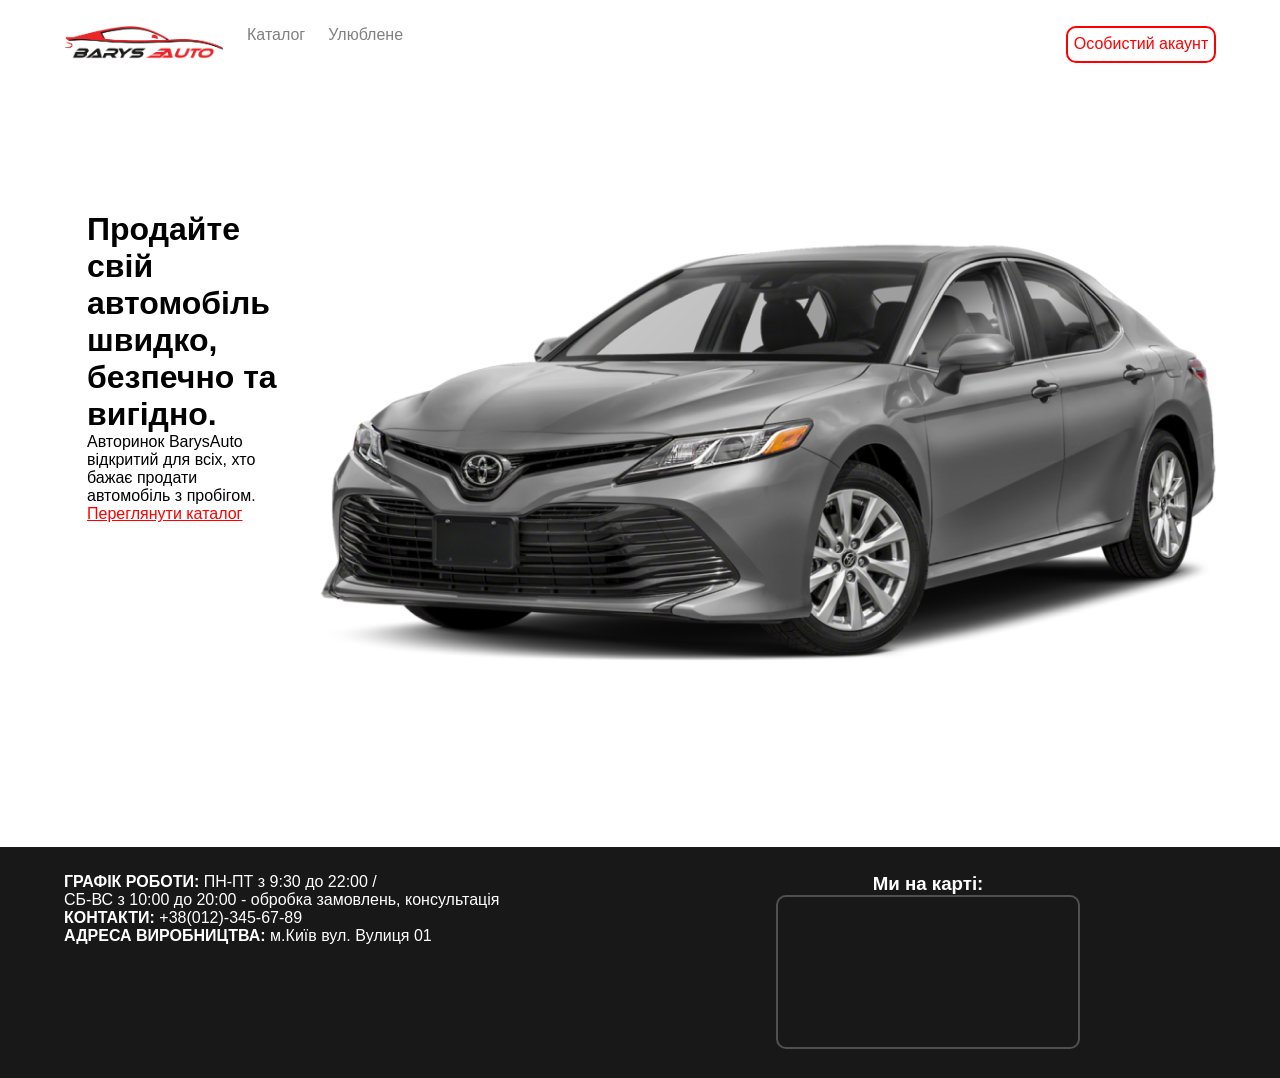
==== index.html @ 8971e2a0 "ЛР 2" ====
<!DOCTYPE html>
<html lang="uk">
<head>
    <meta charset="UTF-8">
    <meta name="viewport" content="width=device-width, initial-scale=1.0">
    <title>Автосалон BarysAuto</title>
    <link rel="stylesheet" href="css.css">
    <style>
.first-block>.container{
    display: flex;
}
.first-block>.container>.left-col,.right-col{
    flex: 1;
}
.first-block>.container>.left-col{
    font-size: 16px;
    margin-top: 10%;
    margin-left: 5%
}
.first-block>.container>.left-col>a{
    color: red;
    text-decoration: underline;
}
    </style>
</head>
<body>



    <header>
        <nav class="menu">
        <a href="#" class="logo">
            <img src="img/logo2.png" alt="">
        </a>
    <a href="catalog.html">Каталог</a>
    <a href="favorites.html">Улюблене</a>
    <button onclick="window.location.href='account.html';">Особистий акаунт</button>
    </nav>
</header>



    <main>
        <div class="first-block">
            <div class="container">
                <div class="left-col">
                    <h1>Продайте свій автомобіль швидко, безпечно та вигідно.</h1>
                        <p>Авторинок BarysAuto відкритий для всіх, хто бажає продати автомобіль з пробігом.</p>
                        <a href="catalog.html">Переглянути каталог</a>
                </div>
                <div class="right-col">
                        <img src="img/main-car.png" alt="Автомобіль">
                        </div>
                </div>
            </div>
        </div>


    </main>
    <footer>
        <div class="contacs">
            <ul>
                <li><strong>ГРАФІК РОБОТИ:</strong> ПН-ПТ з 9:30 до 22:00 / </li>
                <li>СБ-ВС з 10:00 до 20:00 - обробка замовлень, консультація</li>
                <li><strong>КОНТАКТИ:</strong> +38(012)-345-67-89</li>
                <li><strong>АДРЕСА ВИРОБНИЦТВА:</strong> м.Київ вул. Вулиця 01</li>
            </ul>
        </div>       
        <div class="map">
    <h3>Ми на карті:</h3>
    <iframe 
        src="https://www.google.com/maps/embed?pb=!1m18!1m12!1m3!1d2540.6641887013234!2d30.5212513!3d50.4501!2m3!1f0!2f0!3f0!3m2!1i1024!2i768!4f13.1!3m3!1m2!1s0x0%3A0x0!2zNTDCsDI3JzAwLjQiTiAzMMKwMzEnMTYuNSJF!5e0!3m2!1suk!2sua!4v1620000000000" 
        allowfullscreen="" 
        loading="lazy">
    </iframe>
</div>
</footer>


</body>
</html>
---- css.css ----
* {
    margin: 0;
    padding: 0;
    box-sizing: border-box;
}
body {
    font-family: 'Segoe UI', Tahoma, Geneva, Verdana, sans-serif;
    overflow-x: hidden;
}
main{
    margin: 2%; 
}
footer{
    display: flex;
    background-color: rgb(24, 24, 24);
    color: white;
    text-align: center;
    padding-top: 2%;
    padding-bottom: 2%;
}
.logo>img{
    max-width: 160px;
    height: auto;
}
.menu{
    display: flex;
    padding-left: 5%;
    padding-right: 5%;
    margin-top: 2%
}
.menu>a{
    text-decoration: none;
    color: gray;
    font-size: 16px;
    transition: all 0.3s ease;
    margin-right: 2%;
    
}
.menu>a:hover{
    animation: menu 0.5s ease forwards ;
}
.menu>button{
    background: white;
    margin-left: auto;
    border: 2px solid red;
    border-radius: 10px;
    color: red;
    font-size: 16px;
    padding-left: 0.5%;
    padding-right: 0.5%;
}
.contacs{
    flex: 1;
    padding-left: 5%
}
.contacs>ul{
    list-style-type: none;
    text-align: left;
}
.map{
    flex: 1;
    padding-right: 5%
}
.map>iframe{
    border: 2px solid #505050;
    border-radius: 10px;
}
@keyframes menu {
    0% {
        color: white;
        font-size: 16px;
    }
    100% {
        color: black;
        font-size: 18px;
    }
}
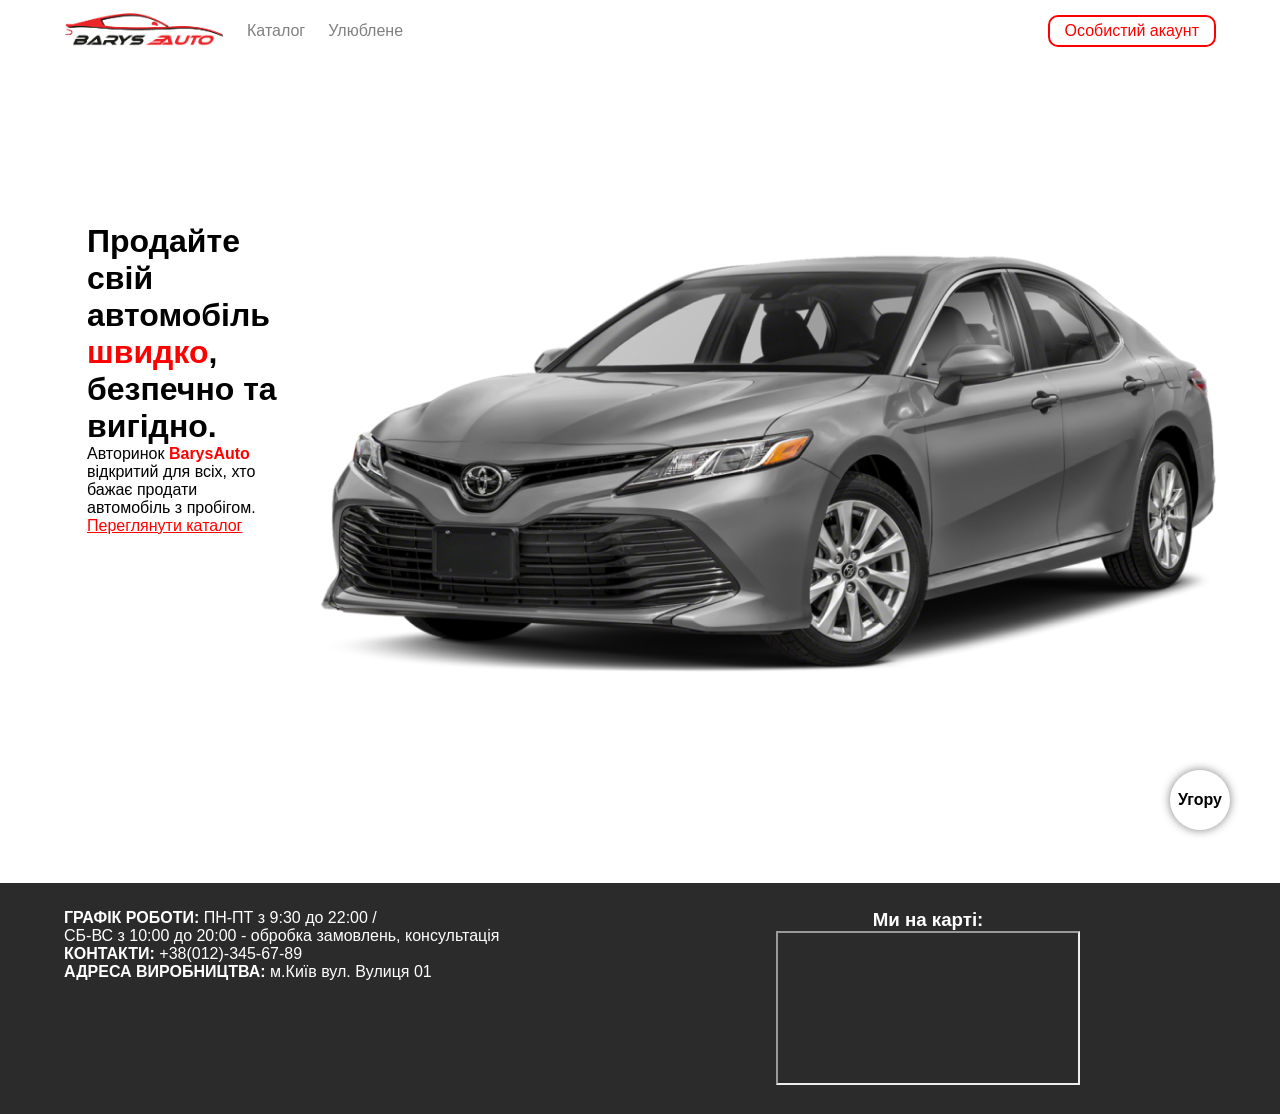
==== commit 07f694bf: "ЛР4-5" ====
--- a/index.html
+++ b/index.html
@@ -6,30 +6,31 @@
     <title>Автосалон BarysAuto</title>
     <link rel="stylesheet" href="css.css">
     <style>
-.first-block>.container{
+.container{
     display: flex;
 }
-.first-block>.container>.left-col,.right-col{
+.left-col,.right-col{
     flex: 1;
 }
-.first-block>.container>.left-col{
+.left-col{
     font-size: 16px;
     margin-top: 10%;
     margin-left: 5%
 }
-.first-block>.container>.left-col>a{
+.left-col a{
     color: red;
     text-decoration: underline;
+}
+.right-col{
+        float: right;
 }
     </style>
 </head>
 <body>
 
-
-
-    <header>
+    <header id="to-top">
         <nav class="menu">
-        <a href="#" class="logo">
+        <a href="#" id="logo">
             <img src="img/logo2.png" alt="">
         </a>
     <a href="catalog.html">Каталог</a>
@@ -44,9 +45,9 @@
         <div class="first-block">
             <div class="container">
                 <div class="left-col">
-                    <h1>Продайте свій автомобіль швидко, безпечно та вигідно.</h1>
-                        <p>Авторинок BarysAuto відкритий для всіх, хто бажає продати автомобіль з пробігом.</p>
-                        <a href="catalog.html">Переглянути каталог</a>
+                    <h1>Продайте свій автомобіль <span class="highlight">швидко</span>, безпечно та вигідно.</h1>
+                    <p>Авторинок <span class="highlight">BarysAuto</span> відкритий для всіх, хто бажає продати автомобіль з пробігом.</p>
+                    <a href="catalog.html">Переглянути каталог</a>
                 </div>
                 <div class="right-col">
                         <img src="img/main-car.png" alt="Автомобіль">
@@ -58,7 +59,7 @@
 
     </main>
     <footer>
-        <div class="contacs">
+        <div class="contacs" id="contacs">
             <ul>
                 <li><strong>ГРАФІК РОБОТИ:</strong> ПН-ПТ з 9:30 до 22:00 / </li>
                 <li>СБ-ВС з 10:00 до 20:00 - обробка замовлень, консультація</li>
@@ -76,6 +77,8 @@
 </div>
 </footer>
 
-
+  <a href="#to-top">
+        <div class="move-top">Угору</div>
+    </a>
 </body>
 </html>
--- a/css.css
+++ b/css.css
@@ -1,3 +1,4 @@
+
 * {
     margin: 0;
     padding: 0;
@@ -7,71 +8,102 @@
     font-family: 'Segoe UI', Tahoma, Geneva, Verdana, sans-serif;
     overflow-x: hidden;
 }
-main{
-    margin: 2%; 
+
+header {
+    position: fixed;
+    background-color: white;
+    width: 100%;
+    z-index: 100;
+    top: 0;
 }
-footer{
+main {
+    padding-top: 100px;
+    margin-right: 2%; 
+    margin-left: 2%;
+}
+
+.menu > a:link { color: gray; }
+.menu > a:visited { color: #555; }
+.menu > a:hover { color: black; font-size: 18px; }
+.menu > a:active { color: red; }
+
+.menu > a::before {
+    color: red;
+    opacity: 0;
+    transition: opacity 0.3s;
+}
+.menu > a:hover::before {
+    opacity: 1;
+}
+
+.menu > a:first-child {
+    font-weight: bold;
+}
+
+.highlight {
+    color: red;
+    font-weight: bold;
+}
+
+footer {
     display: flex;
-    background-color: rgb(24, 24, 24);
+    background-color: rgb(44, 43, 43);
     color: white;
     text-align: center;
-    padding-top: 2%;
-    padding-bottom: 2%;
+    padding: 2% 0;
+    margin-top: 50px;
 }
-.logo>img{
+#logo > img {
     max-width: 160px;
     height: auto;
 }
-.menu{
+.menu {
     display: flex;
-    padding-left: 5%;
-    padding-right: 5%;
-    margin-top: 2%
+    align-items: center;
+    padding: 1% 5%;
 }
-.menu>a{
+.menu > a {
     text-decoration: none;
-    color: gray;
     font-size: 16px;
     transition: all 0.3s ease;
     margin-right: 2%;
-    
 }
-.menu>a:hover{
-    animation: menu 0.5s ease forwards ;
-}
-.menu>button{
+.menu > button {
     background: white;
     margin-left: auto;
     border: 2px solid red;
     border-radius: 10px;
     color: red;
     font-size: 16px;
-    padding-left: 0.5%;
-    padding-right: 0.5%;
+    padding: 5px 15px;
+    cursor: pointer;
 }
-.contacs{
+.contacs {
     flex: 1;
-    padding-left: 5%
+    padding-left: 5%;
 }
-.contacs>ul{
+.contacs ul {
     list-style-type: none;
     text-align: left;
 }
-.map{
+.map {
     flex: 1;
-    padding-right: 5%
+    padding-right: 5%;
 }
-.map>iframe{
-    border: 2px solid #505050;
-    border-radius: 10px;
-}
-@keyframes menu {
-    0% {
-        color: white;
-        font-size: 16px;
-    }
-    100% {
-        color: black;
-        font-size: 18px;
-    }
+.move-top {
+    position: fixed;
+    right: 50px;
+    bottom: 70px;
+    border-radius: 50%;
+    width: 60px;
+    height: 60px;
+    background: white;
+    box-shadow: 0 0 10px rgba(0,0,0,0.5);
+    font-weight: 900;
+    color: black;
+    display: flex;
+    justify-content: center;
+    align-items: center;
+    z-index: 5;
+    text-decoration: none;
 }
